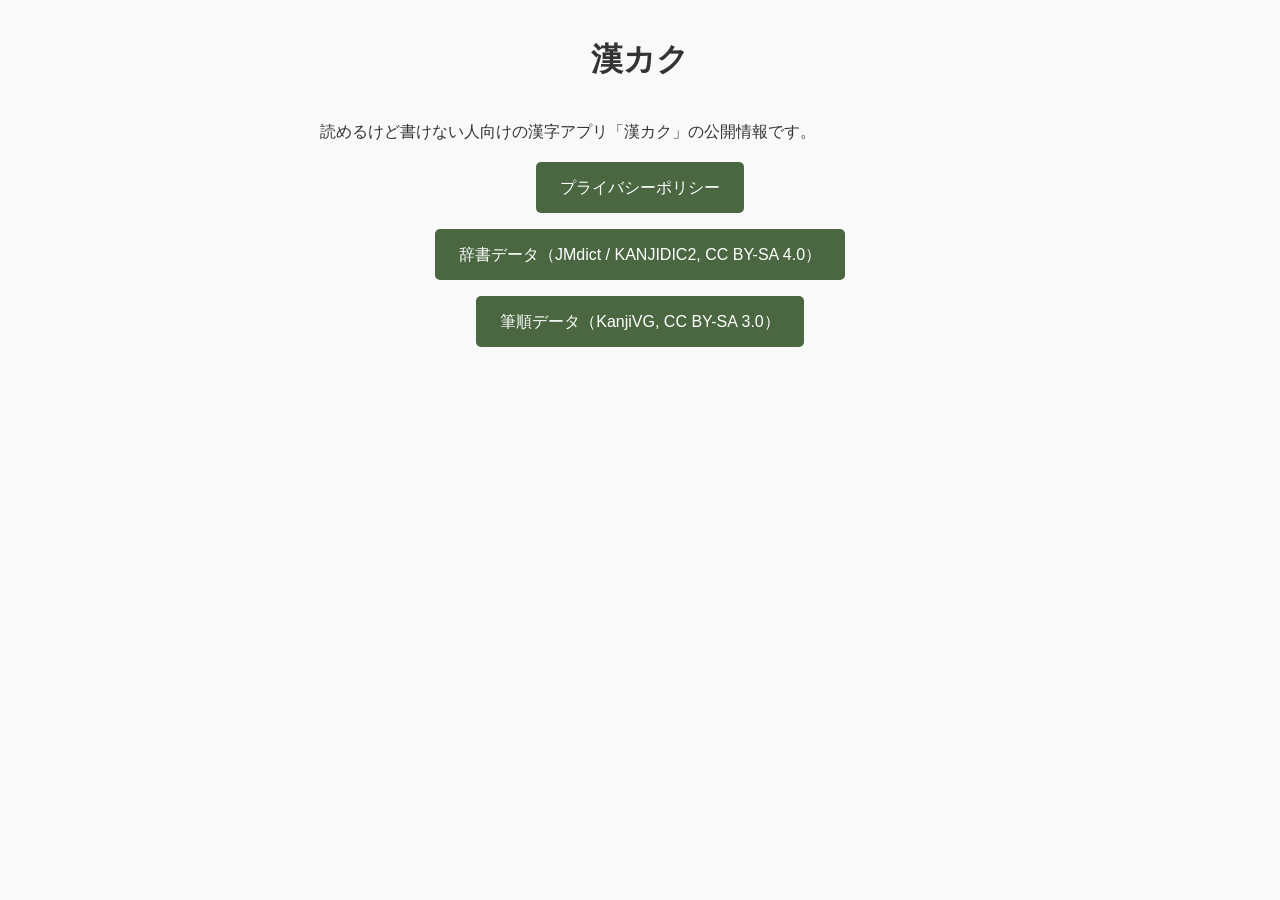
==== index.html @ df5d80b1 "Add privacy policy and CC BY-SA published data (dict, kanjivg)" ====
<!DOCTYPE html>
<html lang="ja">
<head>
  <meta charset="UTF-8" />
  <title>漢カク | 公開情報</title>
  <meta name="viewport" content="width=device-width, initial-scale=1" />
  <link rel="stylesheet" href="styles.css" />
</head>
<body>
<main>
  <h1>漢カク</h1>
  <p>読めるけど書けない人向けの漢字アプリ「漢カク」の公開情報です。</p>

  <nav>
    <ul>
      <li><a href="privacy-policy.html">プライバシーポリシー</a></li>
      <li><a href="dict/">辞書データ（JMdict / KANJIDIC2, CC BY-SA 4.0）</a></li>
      <li><a href="kanjivg/">筆順データ（KanjiVG, CC BY-SA 3.0）</a></li>
    </ul>
  </nav>
</main>
</body>
</html>
---- styles.css ----
body {
  font-family: -apple-system, "Hiragino Sans", "Yu Gothic", Arial, sans-serif;
  margin: 2rem;
  background-color: #f9f9f9;
  color: #333;
  line-height: 1.7;
}

main {
  max-width: 640px;
  margin: 0 auto;
}

h1 {
  text-align: center;
  margin-bottom: 2rem;
}

h2 {
  font-size: 1.1rem;
}

nav ul {
  list-style: none;
  padding: 0;
}

nav ul li {
  margin: 1rem 0;
  text-align: center;
}

nav a {
  display: inline-block;
  padding: 0.75rem 1.5rem;
  background-color: #4a6741;
  color: white;
  border-radius: 5px;
  text-decoration: none;
  transition: background-color 0.3s ease;
}

nav a:hover,
nav a:focus {
  background-color: #33492c;
  outline: none;
}

.meta {
  color: #777;
  font-size: 0.9rem;
}

@media (max-width: 480px) {
  body {
    margin: 1rem;
  }
  nav a {
    width: 100%;
    box-sizing: border-box;
  }
}
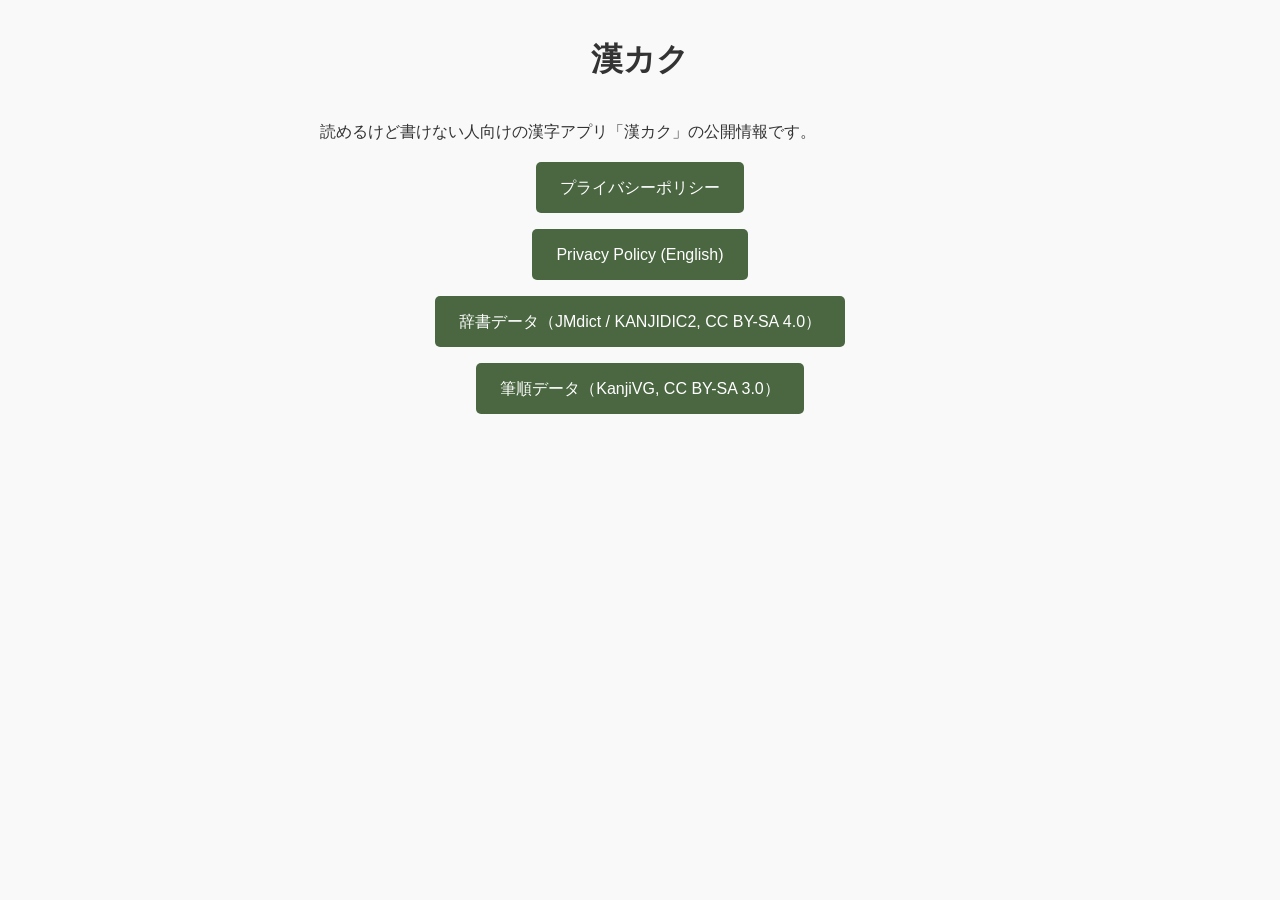
==== commit 3d552cb2: "Add English privacy policy; disclose Firebase Analytics/Crashlytics" ====
--- a/index.html
+++ b/index.html
@@ -14,6 +14,7 @@
   <nav>
     <ul>
       <li><a href="privacy-policy.html">プライバシーポリシー</a></li>
+      <li><a href="privacy-policy-en.html">Privacy Policy (English)</a></li>
       <li><a href="dict/">辞書データ（JMdict / KANJIDIC2, CC BY-SA 4.0）</a></li>
       <li><a href="kanjivg/">筆順データ（KanjiVG, CC BY-SA 3.0）</a></li>
     </ul>
--- a/styles.css
+++ b/styles.css
@@ -51,6 +51,12 @@
   font-size: 0.9rem;
 }
 
+.lang-switch {
+  text-align: right;
+  font-size: 0.85rem;
+  margin-bottom: 1rem;
+}
+
 @media (max-width: 480px) {
   body {
     margin: 1rem;
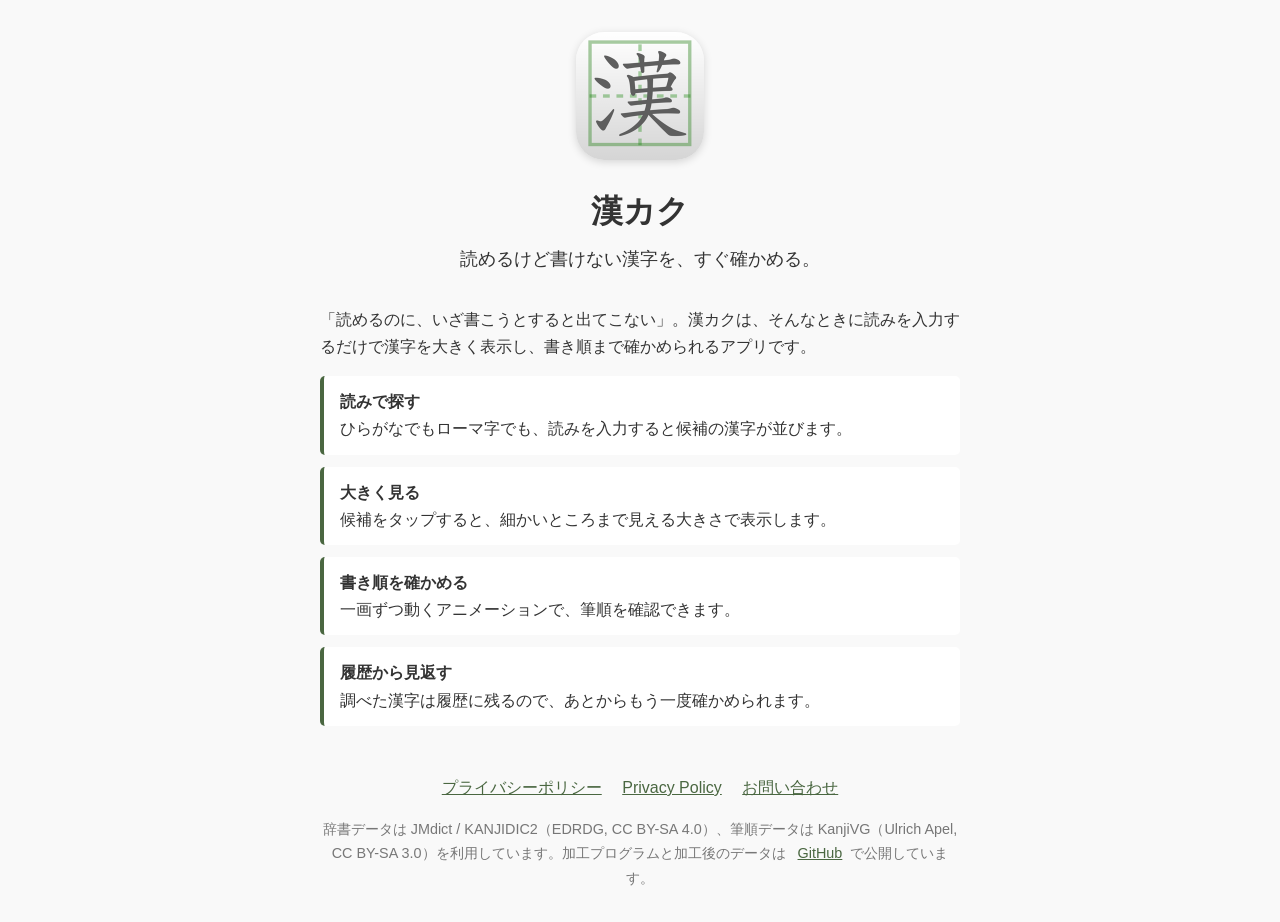
==== commit 9b7b30b2: "マーケティング用のトップページ" ====
--- a/index.html
+++ b/index.html
@@ -2,23 +2,52 @@
 <html lang="ja">
 <head>
   <meta charset="UTF-8" />
-  <title>漢カク | 公開情報</title>
+  <title>漢カク | 読めるけど書けない漢字を、すぐ確かめる</title>
+  <meta name="description" content="読みを入力すると漢字の候補が大きく表示され、書き順までその場で確かめられる漢字アプリ「漢カク」。" />
   <meta name="viewport" content="width=device-width, initial-scale=1" />
+  <link rel="icon" href="icon.png" />
   <link rel="stylesheet" href="styles.css" />
+  <style>
+    .hero { text-align: center; }
+    .hero img { width: 128px; height: 128px; border-radius: 22%; box-shadow: 0 2px 8px rgba(0, 0, 0, 0.15); }
+    .hero h1 { margin: 1rem 0 0.25rem; }
+    .lead { font-size: 1.15rem; margin: 0 0 2rem; }
+    .features { padding: 0; list-style: none; }
+    .features li { background: #fff; border-left: 4px solid #4a6741; border-radius: 5px; padding: 0.75rem 1rem; margin: 0.75rem 0; }
+    .features strong { display: block; }
+    footer { margin-top: 3rem; text-align: center; }
+    footer a { color: #4a6741; margin: 0 0.5rem; white-space: nowrap; }
+  </style>
 </head>
 <body>
 <main>
-  <h1>漢カク</h1>
-  <p>読めるけど書けない人向けの漢字アプリ「漢カク」の公開情報です。</p>
+  <header class="hero">
+    <img src="icon.png" alt="漢カクのアイコン" width="128" height="128" />
+    <h1>漢カク</h1>
+    <p class="lead">読めるけど書けない漢字を、すぐ確かめる。</p>
+  </header>
 
-  <nav>
-    <ul>
-      <li><a href="privacy-policy.html">プライバシーポリシー</a></li>
-      <li><a href="privacy-policy-en.html">Privacy Policy (English)</a></li>
-      <li><a href="dict/">辞書データ（JMdict / KANJIDIC2, CC BY-SA 4.0）</a></li>
-      <li><a href="kanjivg/">筆順データ（KanjiVG, CC BY-SA 3.0）</a></li>
+  <section>
+    <p>「読めるのに、いざ書こうとすると出てこない」。漢カクは、そんなときに読みを入力するだけで漢字を大きく表示し、書き順まで確かめられるアプリです。</p>
+    <ul class="features">
+      <li><strong>読みで探す</strong>ひらがなでもローマ字でも、読みを入力すると候補の漢字が並びます。</li>
+      <li><strong>大きく見る</strong>候補をタップすると、細かいところまで見える大きさで表示します。</li>
+      <li><strong>書き順を確かめる</strong>一画ずつ動くアニメーションで、筆順を確認できます。</li>
+      <li><strong>履歴から見返す</strong>調べた漢字は履歴に残るので、あとからもう一度確かめられます。</li>
     </ul>
-  </nav>
+  </section>
+
+  <footer>
+    <p>
+      <a href="privacy-policy.html">プライバシーポリシー</a>
+      <a href="privacy-policy-en.html">Privacy Policy</a>
+      <a href="https://forms.gle/o27r9vMLmQhXm8HU9" target="_blank" rel="noopener noreferrer">お問い合わせ</a>
+    </p>
+    <p class="meta">
+      辞書データは JMdict / KANJIDIC2（EDRDG, CC BY-SA 4.0）、筆順データは KanjiVG（Ulrich Apel, CC BY-SA 3.0）を利用しています。加工プログラムと加工後のデータは
+      <a href="https://github.com/juzow13/kankaku-oss">GitHub</a>で公開しています。
+    </p>
+  </footer>
 </main>
 </body>
 </html>
